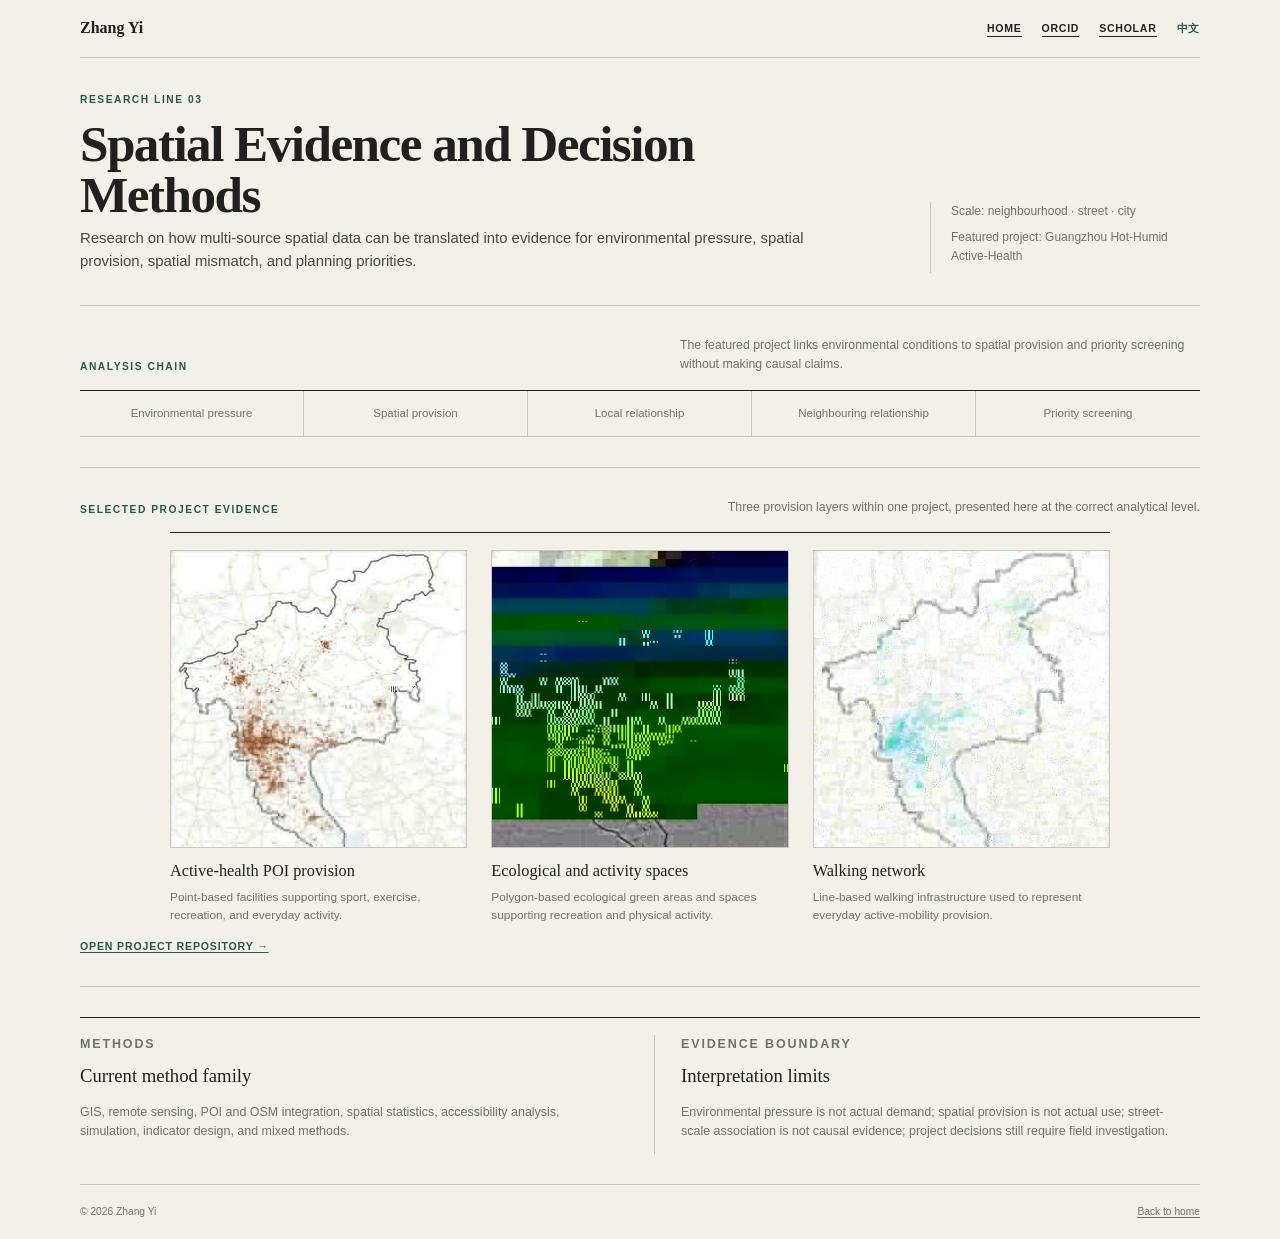
==== evidence/index.html @ 2e4a021c "Add spatial evidence research page" ====
<!doctype html>
<html lang="en"><head><meta charset="utf-8"><meta name="viewport" content="width=device-width, initial-scale=1"><meta name="description" content="Spatial evidence and decision methods — Zhang Yi."><meta name="referrer" content="no-referrer"><title>Spatial Evidence and Decision Methods — Zhang Yi</title><link rel="stylesheet" href="../assets/css/site.css"></head>
<body>
<header class="site-header shell"><a class="site-name" href="../">Zhang Yi</a><nav class="profile-nav"><a href="../">Home</a><a href="https://orcid.org/0009-0001-2151-0734" rel="noopener noreferrer">ORCID</a><a href="https://scholar.google.com/citations?user=8Ptx05EAAAAJ&hl=en" rel="noopener noreferrer">Scholar</a><a class="language-link" href="../zh/evidence/">中文</a></nav></header>
<main>
<section class="page-hero shell"><div><p class="eyebrow">Research line 03</p><h1>Spatial Evidence and Decision Methods</h1><p class="page-summary">Research on how multi-source spatial data can be translated into evidence for environmental pressure, spatial provision, spatial mismatch, and planning priorities.</p></div><aside class="page-meta"><p>Scale: neighbourhood · street · city</p><p>Featured project: Guangzhou Hot-Humid Active-Health</p></aside></section>
<section class="page-section shell"><div class="section-head"><p class="section-label">Analysis chain</p><p>The featured project links environmental conditions to spatial provision and priority screening without making causal claims.</p></div><div class="chain"><span>Environmental pressure</span><span>Spatial provision</span><span>Local relationship</span><span>Neighbouring relationship</span><span>Priority screening</span></div></section>
<section class="page-section shell"><div class="section-head"><p class="section-label">Selected project evidence</p><p>Three provision layers within one project, presented here at the correct analytical level.</p></div><div class="map-grid">
<figure class="map-card"><a href="../assets/images/active-health-poi.jpg"><img src="../assets/images/active-health-poi.jpg" alt="Active-health POI provision across Guangzhou" loading="lazy"></a><figcaption><h2>Active-health POI provision</h2><p>Point-based facilities supporting sport, exercise, recreation, and everyday activity.</p></figcaption></figure>
<figure class="map-card"><a href="../assets/images/green-activity-space.jpg"><img src="../assets/images/green-activity-space.jpg" alt="Ecological green and activity spaces across Guangzhou" loading="lazy"></a><figcaption><h2>Ecological and activity spaces</h2><p>Polygon-based ecological green areas and spaces supporting recreation and physical activity.</p></figcaption></figure>
<figure class="map-card"><a href="../assets/images/walking-network.jpg"><img src="../assets/images/walking-network.jpg" alt="Walking network across Guangzhou" loading="lazy"></a><figcaption><h2>Walking network</h2><p>Line-based walking infrastructure used to represent everyday active-mobility provision.</p></figcaption></figure>
</div><a class="repo-link" href="https://github.com/zgasoole/guangzhou-hot-humid-active-health" rel="noopener noreferrer">Open project repository →</a></section>
<section class="page-section shell"><div class="two-col">
<article class="info-card"><p class="status-label">Methods</p><h2>Current method family</h2><p>GIS, remote sensing, POI and OSM integration, spatial statistics, accessibility analysis, simulation, indicator design, and mixed methods.</p></article>
<article class="info-card"><p class="status-label">Evidence boundary</p><h2>Interpretation limits</h2><p>Environmental pressure is not actual demand; spatial provision is not actual use; street-scale association is not causal evidence; project decisions still require field investigation.</p></article>
</div></section>
</main><footer class="site-footer shell"><p>© 2026 Zhang Yi</p><p><a href="../">Back to home</a></p></footer></body></html>
---- assets/css/site.css ----
:root {
  --paper: #f3f0e9;
  --ink: #20211f;
  --muted: #6f716b;
  --line: #c9c7bf;
  --accent: #28564c;
  --soft: rgba(40, 86, 76, 0.055);
  --max: 1120px;
}

* { box-sizing: border-box; }
html { scroll-behavior: smooth; }
body {
  margin: 0;
  background: var(--paper);
  color: var(--ink);
  font-family: -apple-system, BlinkMacSystemFont, "Segoe UI", "PingFang SC", "Hiragino Sans GB", "Microsoft YaHei", sans-serif;
  font-size: 15px;
  line-height: 1.55;
  text-rendering: optimizeLegibility;
}
a { color: inherit; text-underline-offset: .22em; }
a:hover, a:focus-visible { color: var(--accent); }
.shell { width: min(calc(100% - 44px), var(--max)); margin-inline: auto; }

.site-header {
  min-height: 58px;
  display: flex;
  align-items: center;
  justify-content: space-between;
  gap: 26px;
  border-bottom: 1px solid var(--line);
}
.site-name {
  font-family: Georgia, "Times New Roman", "Songti SC", serif;
  font-size: 1rem;
  font-weight: 700;
  text-decoration: none;
}
.profile-nav {
  display: flex;
  flex-wrap: wrap;
  justify-content: flex-end;
  gap: 8px 20px;
  font-size: .66rem;
  font-weight: 650;
  letter-spacing: .07em;
  text-transform: uppercase;
}
.profile-nav a { text-decoration: none; border-bottom: 1px solid var(--ink); }
.profile-nav .language-link { color: var(--accent); border-bottom-color: transparent; }

.hero {
  display: grid;
  grid-template-columns: minmax(0, 1fr) 230px;
  gap: clamp(34px, 6vw, 78px);
  align-items: end;
  padding-block: 34px 36px;
  border-bottom: 1px solid var(--line);
}
.eyebrow, .section-label, .status-label {
  margin: 0;
  color: var(--accent);
  font-size: .64rem;
  font-weight: 700;
  letter-spacing: .15em;
  text-transform: uppercase;
}
h1, h2, h3 { font-family: Georgia, "Times New Roman", "Songti SC", "Noto Serif SC", serif; }
h1 {
  margin: 10px 0 7px;
  font-size: clamp(2.55rem, 4.5vw, 3.9rem);
  font-weight: 700;
  line-height: 1;
  letter-spacing: -.03em;
}
.role-line {
  margin: 0 0 18px;
  color: var(--accent);
  font-size: .66rem;
  font-weight: 700;
  letter-spacing: .14em;
  text-transform: uppercase;
}
.lead {
  max-width: 760px;
  margin: 0 0 13px;
  font-family: Georgia, "Times New Roman", "Songti SC", serif;
  font-size: clamp(1.2rem, 1.9vw, 1.65rem);
  line-height: 1.34;
}
.intro { max-width: 740px; margin: 0; color: #484a46; font-size: .88rem; }
.hero-note {
  align-self: end;
  padding: 0 0 3px 20px;
  border-left: 1px solid var(--line);
  color: var(--muted);
  font-size: .73rem;
}
.hero-note p { margin: 0 0 7px; }

.home-section, .page-section { padding-block: 30px; border-bottom: 1px solid var(--line); }
.section-head {
  display: flex;
  align-items: end;
  justify-content: space-between;
  gap: 28px;
  margin-bottom: 15px;
}
.section-head p:last-child { max-width: 520px; margin: 0; color: var(--muted); font-size: .77rem; }

.line-grid {
  display: grid;
  grid-template-columns: repeat(3, minmax(0, 1fr));
  border-top: 1px solid var(--ink);
  border-bottom: 1px solid var(--line);
}
.line-card {
  min-width: 0;
  padding: 20px 24px 22px;
  border-right: 1px solid var(--line);
  text-decoration: none;
}
.line-card:first-child { padding-left: 0; }
.line-card:last-child { padding-right: 0; border-right: 0; }
.line-card .number {
  display: block;
  margin-bottom: 28px;
  color: var(--accent);
  font-family: Georgia, "Times New Roman", serif;
  font-size: 2rem;
  line-height: 1;
}
.line-card h2 { margin: 0 0 8px; font-size: 1.24rem; font-weight: 400; line-height: 1.18; }
.line-card p { margin: 0 0 18px; color: var(--muted); font-size: .79rem; }
.line-card .more { color: var(--accent); font-size: .65rem; font-weight: 700; letter-spacing: .08em; text-transform: uppercase; }

.work-list { border-top: 1px solid var(--ink); }
.work-row {
  display: grid;
  grid-template-columns: 50px minmax(210px, .9fr) minmax(0, 1.6fr) auto;
  gap: 20px;
  align-items: center;
  padding: 13px 0;
  border-bottom: 1px solid var(--line);
  text-decoration: none;
}
.work-row .number { color: var(--accent); font-family: Georgia, "Times New Roman", serif; font-size: 1.25rem; }
.work-row h3 { margin: 0; font-size: 1rem; font-weight: 400; }
.work-row p { margin: 0; color: var(--muted); font-size: .77rem; }
.work-row .arrow { color: var(--accent); font-size: 1rem; }

.page-hero {
  display: grid;
  grid-template-columns: minmax(0, 1fr) 270px;
  gap: clamp(34px, 6vw, 78px);
  align-items: end;
  padding-block: 34px 32px;
  border-bottom: 1px solid var(--line);
}
.page-hero h1 { max-width: 820px; font-size: clamp(2.25rem, 4vw, 3.45rem); }
.page-summary { max-width: 780px; margin: 0; color: #454743; font-size: .93rem; }
.page-meta { padding-left: 20px; border-left: 1px solid var(--line); color: var(--muted); font-size: .75rem; }
.page-meta p { margin: 0 0 8px; }

.three-col, .two-col {
  display: grid;
  gap: 28px;
  border-top: 1px solid var(--ink);
  padding-top: 17px;
}
.three-col { grid-template-columns: repeat(3, minmax(0, 1fr)); }
.two-col { grid-template-columns: repeat(2, minmax(0, 1fr)); }
.info-card { min-width: 0; padding-right: 18px; }
.info-card + .info-card { padding-left: 26px; border-left: 1px solid var(--line); }
.info-card h2 { margin: 7px 0 9px; font-size: 1.17rem; font-weight: 400; }
.info-card p, .info-card li { color: var(--muted); font-size: .78rem; }
.info-card ul { margin: 0; padding-left: 1.1rem; }
.info-card li + li { margin-top: 7px; }

.status-list { border-top: 1px solid var(--ink); }
.status-row {
  display: grid;
  grid-template-columns: 150px minmax(0, 1fr) 110px;
  gap: 22px;
  padding: 13px 0;
  border-bottom: 1px solid var(--line);
  align-items: start;
}
.status-row h3 { margin: 0; font-size: 1rem; font-weight: 400; }
.status-row p { margin: 0; color: var(--muted); font-size: .77rem; }
.status { color: var(--accent); font-size: .63rem; font-weight: 700; letter-spacing: .07em; text-transform: uppercase; text-align: right; }

.chain {
  display: grid;
  grid-template-columns: repeat(5, minmax(0, 1fr));
  border-top: 1px solid var(--ink);
  border-bottom: 1px solid var(--line);
}
.chain span { padding: 14px 12px; border-right: 1px solid var(--line); color: var(--muted); font-size: .72rem; text-align: center; }
.chain span:last-child { border-right: 0; }

.map-grid {
  display: grid;
  grid-template-columns: repeat(3, minmax(0, 1fr));
  gap: 24px;
  max-width: 940px;
  margin-inline: auto;
  border-top: 1px solid var(--ink);
  padding-top: 17px;
}
.map-card { margin: 0; min-width: 0; }
.map-card img {
  width: 100%;
  aspect-ratio: 1 / 1;
  display: block;
  object-fit: contain;
  background: #ebe9e3;
  border: 1px solid var(--line);
}
.map-card figcaption { padding-top: 10px; }
.map-card h2 { margin: 0 0 5px; font-size: 1.02rem; font-weight: 400; }
.map-card p { margin: 0; color: var(--muted); font-size: .74rem; }

.repo-link {
  display: inline-block;
  margin-top: 13px;
  color: var(--accent);
  font-size: .66rem;
  font-weight: 700;
  letter-spacing: .08em;
  text-transform: uppercase;
}
.site-footer { min-height: 54px; display: flex; align-items: center; justify-content: space-between; gap: 20px; color: var(--muted); font-size: .64rem; }
.site-footer p { margin: 0; }

.zh-page h1, .zh-page h2, .zh-page h3, .zh-page .lead { font-family: "Songti SC", "Noto Serif SC", Georgia, serif; }
.zh-page h1 { letter-spacing: -.015em; }

@media (max-width: 900px) {
  .hero, .page-hero { grid-template-columns: 1fr; gap: 20px; }
  .hero-note, .page-meta { max-width: 520px; padding: 13px 0 0; border-left: 0; border-top: 1px solid var(--line); }
  .line-grid, .three-col, .map-grid { grid-template-columns: 1fr; }
  .line-card { padding: 17px 0; border-right: 0; border-bottom: 1px solid var(--line); }
  .line-card:last-child { border-bottom: 0; }
  .line-card .number { margin-bottom: 10px; }
  .info-card + .info-card { padding: 16px 0 0; border-left: 0; border-top: 1px solid var(--line); }
  .map-card { display: grid; grid-template-columns: 220px 1fr; gap: 18px; align-items: center; }
  .map-card figcaption { padding-top: 0; }
  .chain { grid-template-columns: 1fr; }
  .chain span { border-right: 0; border-bottom: 1px solid var(--line); }
  .chain span:last-child { border-bottom: 0; }
}

@media (max-width: 680px) {
  .shell { width: min(calc(100% - 28px), var(--max)); }
  .site-header { align-items: flex-start; padding-block: 11px; }
  .site-name { display: none; }
  .profile-nav { width: 100%; justify-content: flex-start; gap: 7px 14px; font-size: .61rem; }
  .hero, .page-hero { padding-block: 27px; }
  .work-row { grid-template-columns: 38px minmax(0, 1fr) auto; gap: 12px; }
  .work-row p { grid-column: 2 / -1; }
  .two-col { grid-template-columns: 1fr; }
  .status-row { grid-template-columns: 1fr; gap: 6px; }
  .status { text-align: left; }
  .map-card { grid-template-columns: 1fr; }
  .site-footer { align-items: flex-start; flex-direction: column; padding-block: 14px; }
}
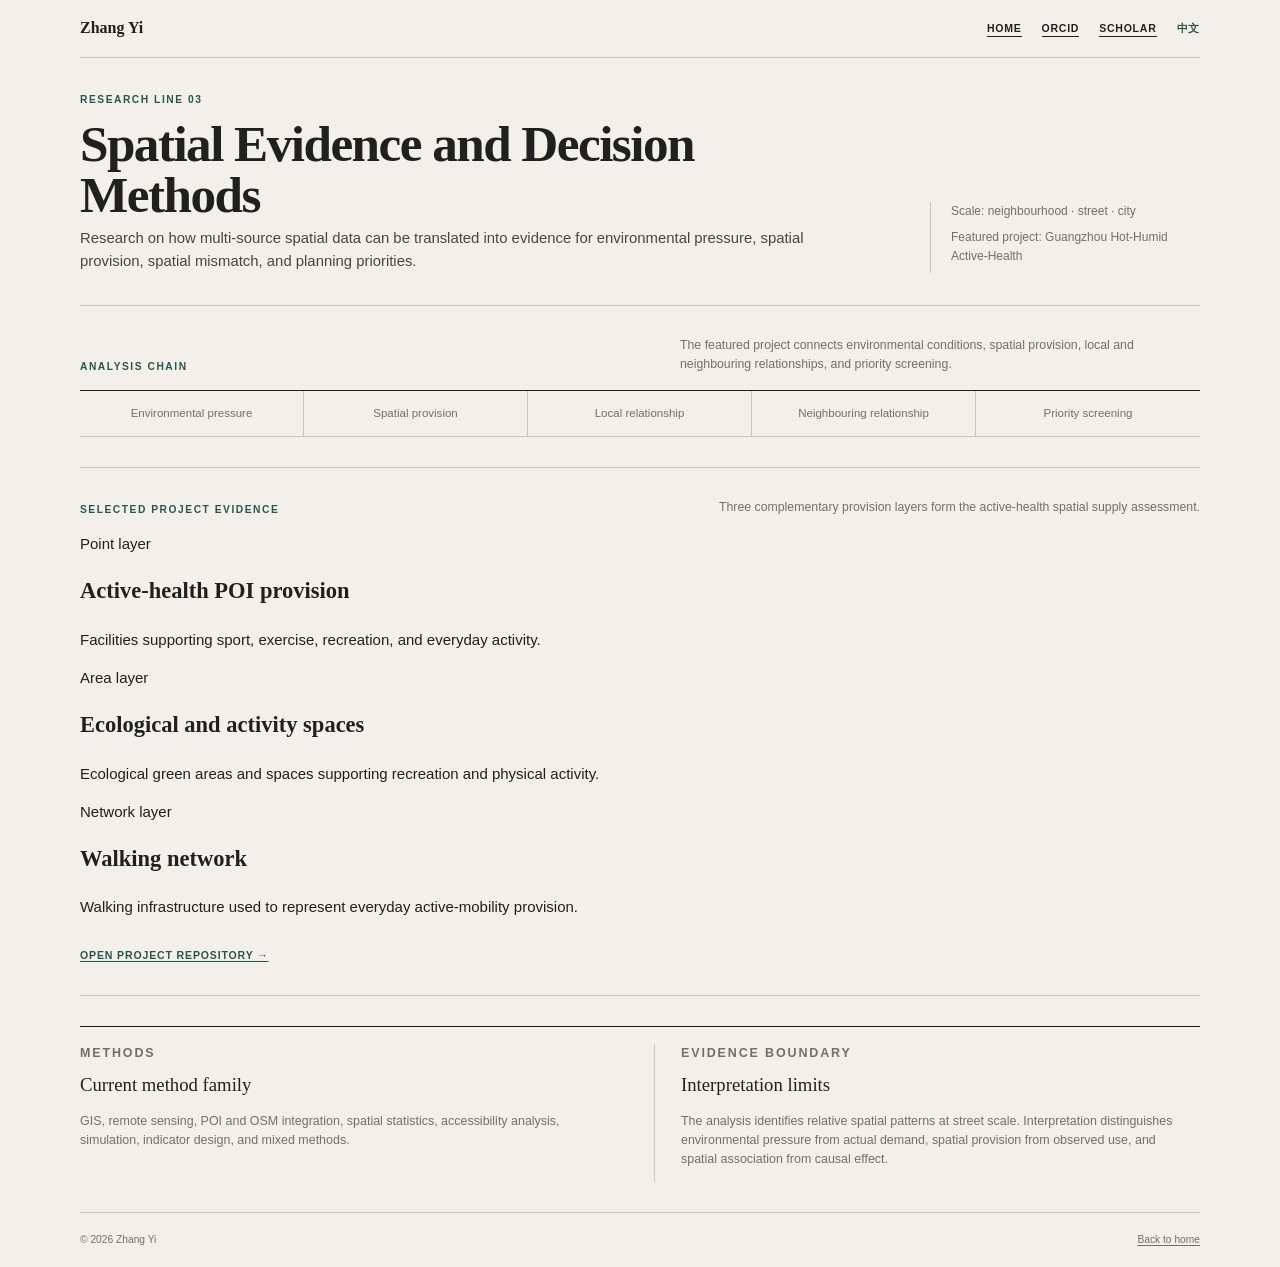
==== commit 26e00614: "Replace broken map previews with stable evidence layers" ====
--- a/evidence/index.html
+++ b/evidence/index.html
@@ -4,14 +4,14 @@
 <header class="site-header shell"><a class="site-name" href="../">Zhang Yi</a><nav class="profile-nav"><a href="../">Home</a><a href="https://orcid.org/0009-0001-2151-0734" rel="noopener noreferrer">ORCID</a><a href="https://scholar.google.com/citations?user=8Ptx05EAAAAJ&hl=en" rel="noopener noreferrer">Scholar</a><a class="language-link" href="../zh/evidence/">中文</a></nav></header>
 <main>
 <section class="page-hero shell"><div><p class="eyebrow">Research line 03</p><h1>Spatial Evidence and Decision Methods</h1><p class="page-summary">Research on how multi-source spatial data can be translated into evidence for environmental pressure, spatial provision, spatial mismatch, and planning priorities.</p></div><aside class="page-meta"><p>Scale: neighbourhood · street · city</p><p>Featured project: Guangzhou Hot-Humid Active-Health</p></aside></section>
-<section class="page-section shell"><div class="section-head"><p class="section-label">Analysis chain</p><p>The featured project links environmental conditions to spatial provision and priority screening without making causal claims.</p></div><div class="chain"><span>Environmental pressure</span><span>Spatial provision</span><span>Local relationship</span><span>Neighbouring relationship</span><span>Priority screening</span></div></section>
-<section class="page-section shell"><div class="section-head"><p class="section-label">Selected project evidence</p><p>Three provision layers within one project, presented here at the correct analytical level.</p></div><div class="map-grid">
-<figure class="map-card"><a href="../assets/images/active-health-poi.jpg"><img src="../assets/images/active-health-poi.jpg" alt="Active-health POI provision across Guangzhou" loading="lazy"></a><figcaption><h2>Active-health POI provision</h2><p>Point-based facilities supporting sport, exercise, recreation, and everyday activity.</p></figcaption></figure>
-<figure class="map-card"><a href="../assets/images/green-activity-space.jpg"><img src="../assets/images/green-activity-space.jpg" alt="Ecological green and activity spaces across Guangzhou" loading="lazy"></a><figcaption><h2>Ecological and activity spaces</h2><p>Polygon-based ecological green areas and spaces supporting recreation and physical activity.</p></figcaption></figure>
-<figure class="map-card"><a href="../assets/images/walking-network.jpg"><img src="../assets/images/walking-network.jpg" alt="Walking network across Guangzhou" loading="lazy"></a><figcaption><h2>Walking network</h2><p>Line-based walking infrastructure used to represent everyday active-mobility provision.</p></figcaption></figure>
+<section class="page-section shell"><div class="section-head"><p class="section-label">Analysis chain</p><p>The featured project connects environmental conditions, spatial provision, local and neighbouring relationships, and priority screening.</p></div><div class="chain"><span>Environmental pressure</span><span>Spatial provision</span><span>Local relationship</span><span>Neighbouring relationship</span><span>Priority screening</span></div></section>
+<section class="page-section shell"><div class="section-head"><p class="section-label">Selected project evidence</p><p>Three complementary provision layers form the active-health spatial supply assessment.</p></div><div class="evidence-grid">
+<article class="evidence-card point-layer"><p class="layer-type">Point layer</p><h2>Active-health POI provision</h2><p>Facilities supporting sport, exercise, recreation, and everyday activity.</p></article>
+<article class="evidence-card area-layer"><p class="layer-type">Area layer</p><h2>Ecological and activity spaces</h2><p>Ecological green areas and spaces supporting recreation and physical activity.</p></article>
+<article class="evidence-card line-layer"><p class="layer-type">Network layer</p><h2>Walking network</h2><p>Walking infrastructure used to represent everyday active-mobility provision.</p></article>
 </div><a class="repo-link" href="https://github.com/zgasoole/guangzhou-hot-humid-active-health" rel="noopener noreferrer">Open project repository →</a></section>
 <section class="page-section shell"><div class="two-col">
 <article class="info-card"><p class="status-label">Methods</p><h2>Current method family</h2><p>GIS, remote sensing, POI and OSM integration, spatial statistics, accessibility analysis, simulation, indicator design, and mixed methods.</p></article>
-<article class="info-card"><p class="status-label">Evidence boundary</p><h2>Interpretation limits</h2><p>Environmental pressure is not actual demand; spatial provision is not actual use; street-scale association is not causal evidence; project decisions still require field investigation.</p></article>
+<article class="info-card"><p class="status-label">Evidence boundary</p><h2>Interpretation limits</h2><p>The analysis identifies relative spatial patterns at street scale. Interpretation distinguishes environmental pressure from actual demand, spatial provision from observed use, and spatial association from causal effect.</p></article>
 </div></section>
 </main><footer class="site-footer shell"><p>© 2026 Zhang Yi</p><p><a href="../">Back to home</a></p></footer></body></html>
--- a/assets/css/site.css
+++ b/assets/css/site.css
@@ -203,8 +203,8 @@
 .map-grid {
   display: grid;
   grid-template-columns: repeat(3, minmax(0, 1fr));
-  gap: 24px;
-  max-width: 940px;
+  gap: 22px;
+  max-width: 860px;
   margin-inline: auto;
   border-top: 1px solid var(--ink);
   padding-top: 17px;
@@ -215,8 +215,9 @@
   aspect-ratio: 1 / 1;
   display: block;
   object-fit: contain;
-  background: #ebe9e3;
+  background: #f8f7f3;
   border: 1px solid var(--line);
+  filter: contrast(1.14) saturate(1.08);
 }
 .map-card figcaption { padding-top: 10px; }
 .map-card h2 { margin: 0 0 5px; font-size: 1.02rem; font-weight: 400; }
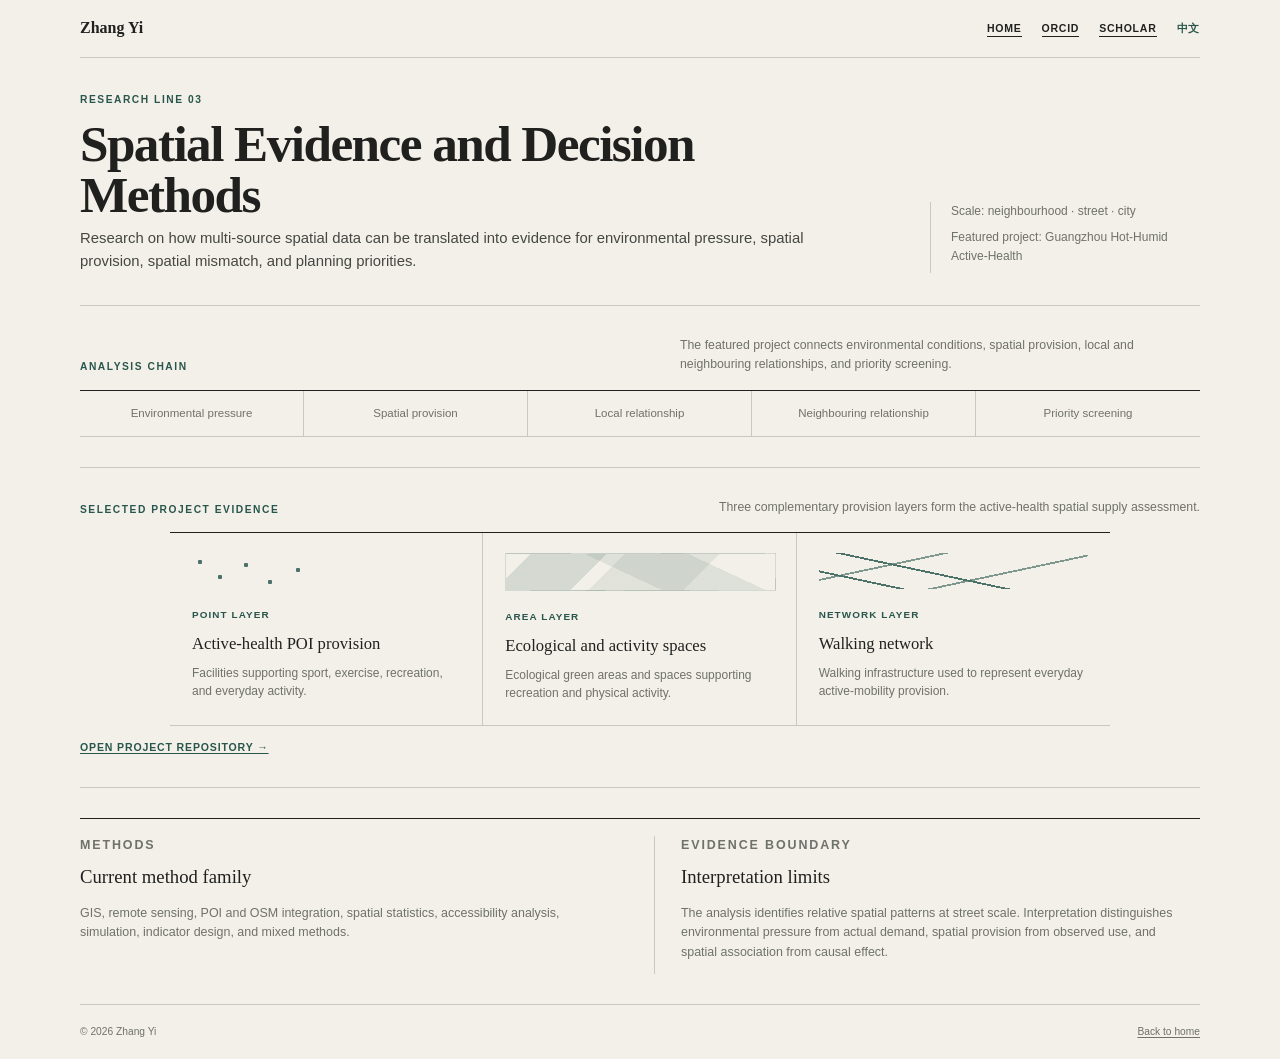
==== commit 5adccdc5: "Prevent evidence page indexing" ====
--- a/evidence/index.html
+++ b/evidence/index.html
@@ -1,5 +1,5 @@
 <!doctype html>
-<html lang="en"><head><meta charset="utf-8"><meta name="viewport" content="width=device-width, initial-scale=1"><meta name="description" content="Spatial evidence and decision methods — Zhang Yi."><meta name="referrer" content="no-referrer"><title>Spatial Evidence and Decision Methods — Zhang Yi</title><link rel="stylesheet" href="../assets/css/site.css"></head>
+<html lang="en"><head><meta charset="utf-8"><meta name="viewport" content="width=device-width, initial-scale=1"><meta name="description" content="Spatial evidence and decision methods — Zhang Yi."><meta name="referrer" content="no-referrer"><meta name="robots" content="noindex, nofollow, nosnippet, noimageindex"><title>Spatial Evidence and Decision Methods — Zhang Yi</title><link rel="stylesheet" href="../assets/css/site.css"></head>
 <body>
 <header class="site-header shell"><a class="site-name" href="../">Zhang Yi</a><nav class="profile-nav"><a href="../">Home</a><a href="https://orcid.org/0009-0001-2151-0734" rel="noopener noreferrer">ORCID</a><a href="https://scholar.google.com/citations?user=8Ptx05EAAAAJ&hl=en" rel="noopener noreferrer">Scholar</a><a class="language-link" href="../zh/evidence/">中文</a></nav></header>
 <main>
@@ -14,4 +14,4 @@
 <article class="info-card"><p class="status-label">Methods</p><h2>Current method family</h2><p>GIS, remote sensing, POI and OSM integration, spatial statistics, accessibility analysis, simulation, indicator design, and mixed methods.</p></article>
 <article class="info-card"><p class="status-label">Evidence boundary</p><h2>Interpretation limits</h2><p>The analysis identifies relative spatial patterns at street scale. Interpretation distinguishes environmental pressure from actual demand, spatial provision from observed use, and spatial association from causal effect.</p></article>
 </div></section>
-</main><footer class="site-footer shell"><p>© 2026 Zhang Yi</p><p><a href="../">Back to home</a></p></footer></body></html>
+</main><footer class="site-footer shell"><p>© 2026 Zhang Yi</p><p><a href="../">Back to home</a></p></footer></body></html>
--- a/assets/css/site.css
+++ b/assets/css/site.css
@@ -200,28 +200,59 @@
 .chain span { padding: 14px 12px; border-right: 1px solid var(--line); color: var(--muted); font-size: .72rem; text-align: center; }
 .chain span:last-child { border-right: 0; }
 
-.map-grid {
+.evidence-grid {
   display: grid;
   grid-template-columns: repeat(3, minmax(0, 1fr));
-  gap: 22px;
-  max-width: 860px;
+  gap: 0;
+  max-width: 940px;
   margin-inline: auto;
   border-top: 1px solid var(--ink);
-  padding-top: 17px;
-}
-.map-card { margin: 0; min-width: 0; }
-.map-card img {
+  border-bottom: 1px solid var(--line);
+}
+.evidence-card {
+  min-height: 168px;
+  padding: 20px 22px 22px;
+  border-right: 1px solid var(--line);
+  position: relative;
+}
+.evidence-card:last-child { border-right: 0; }
+.evidence-card::before {
+  content: "";
+  display: block;
   width: 100%;
-  aspect-ratio: 1 / 1;
-  display: block;
-  object-fit: contain;
-  background: #f8f7f3;
-  border: 1px solid var(--line);
-  filter: contrast(1.14) saturate(1.08);
-}
-.map-card figcaption { padding-top: 10px; }
-.map-card h2 { margin: 0 0 5px; font-size: 1.02rem; font-weight: 400; }
-.map-card p { margin: 0; color: var(--muted); font-size: .74rem; }
+  height: 36px;
+  margin-bottom: 18px;
+  opacity: .82;
+}
+.point-layer::before {
+  background:
+    radial-gradient(circle at 8px 9px, var(--accent) 0 2px, transparent 2.5px),
+    radial-gradient(circle at 28px 24px, var(--accent) 0 2px, transparent 2.5px),
+    radial-gradient(circle at 54px 12px, var(--accent) 0 2px, transparent 2.5px),
+    radial-gradient(circle at 78px 29px, var(--accent) 0 2px, transparent 2.5px),
+    radial-gradient(circle at 106px 17px, var(--accent) 0 2px, transparent 2.5px);
+}
+.area-layer::before {
+  background:
+    linear-gradient(135deg, transparent 8%, rgba(40,86,76,.18) 8% 33%, transparent 33% 39%, rgba(40,86,76,.10) 39% 70%, transparent 70%),
+    linear-gradient(25deg, transparent 0 45%, rgba(40,86,76,.12) 45% 75%, transparent 75%);
+  border: 1px solid rgba(40,86,76,.18);
+}
+.line-layer::before {
+  background:
+    linear-gradient(12deg, transparent 0 18%, var(--accent) 18% 20%, transparent 20% 42%, var(--accent) 42% 44%, transparent 44%),
+    linear-gradient(168deg, transparent 0 28%, rgba(40,86,76,.7) 28% 30%, transparent 30% 63%, rgba(40,86,76,.7) 63% 65%, transparent 65%);
+}
+.layer-type {
+  margin: 0 0 8px;
+  color: var(--accent);
+  font-size: .62rem;
+  font-weight: 700;
+  letter-spacing: .11em;
+  text-transform: uppercase;
+}
+.evidence-card h2 { margin: 0 0 7px; font-size: 1.04rem; font-weight: 400; }
+.evidence-card > p:last-child { margin: 0; color: var(--muted); font-size: .75rem; }
 
 .repo-link {
   display: inline-block;
@@ -241,13 +272,13 @@
 @media (max-width: 900px) {
   .hero, .page-hero { grid-template-columns: 1fr; gap: 20px; }
   .hero-note, .page-meta { max-width: 520px; padding: 13px 0 0; border-left: 0; border-top: 1px solid var(--line); }
-  .line-grid, .three-col, .map-grid { grid-template-columns: 1fr; }
+  .line-grid, .three-col, .evidence-grid { grid-template-columns: 1fr; }
   .line-card { padding: 17px 0; border-right: 0; border-bottom: 1px solid var(--line); }
   .line-card:last-child { border-bottom: 0; }
   .line-card .number { margin-bottom: 10px; }
   .info-card + .info-card { padding: 16px 0 0; border-left: 0; border-top: 1px solid var(--line); }
-  .map-card { display: grid; grid-template-columns: 220px 1fr; gap: 18px; align-items: center; }
-  .map-card figcaption { padding-top: 0; }
+  .evidence-card { min-height: 0; border-right: 0; border-bottom: 1px solid var(--line); }
+  .evidence-card:last-child { border-bottom: 0; }
   .chain { grid-template-columns: 1fr; }
   .chain span { border-right: 0; border-bottom: 1px solid var(--line); }
   .chain span:last-child { border-bottom: 0; }
@@ -264,6 +295,5 @@
   .two-col { grid-template-columns: 1fr; }
   .status-row { grid-template-columns: 1fr; gap: 6px; }
   .status { text-align: left; }
-  .map-card { grid-template-columns: 1fr; }
   .site-footer { align-items: flex-start; flex-direction: column; padding-block: 14px; }
 }
